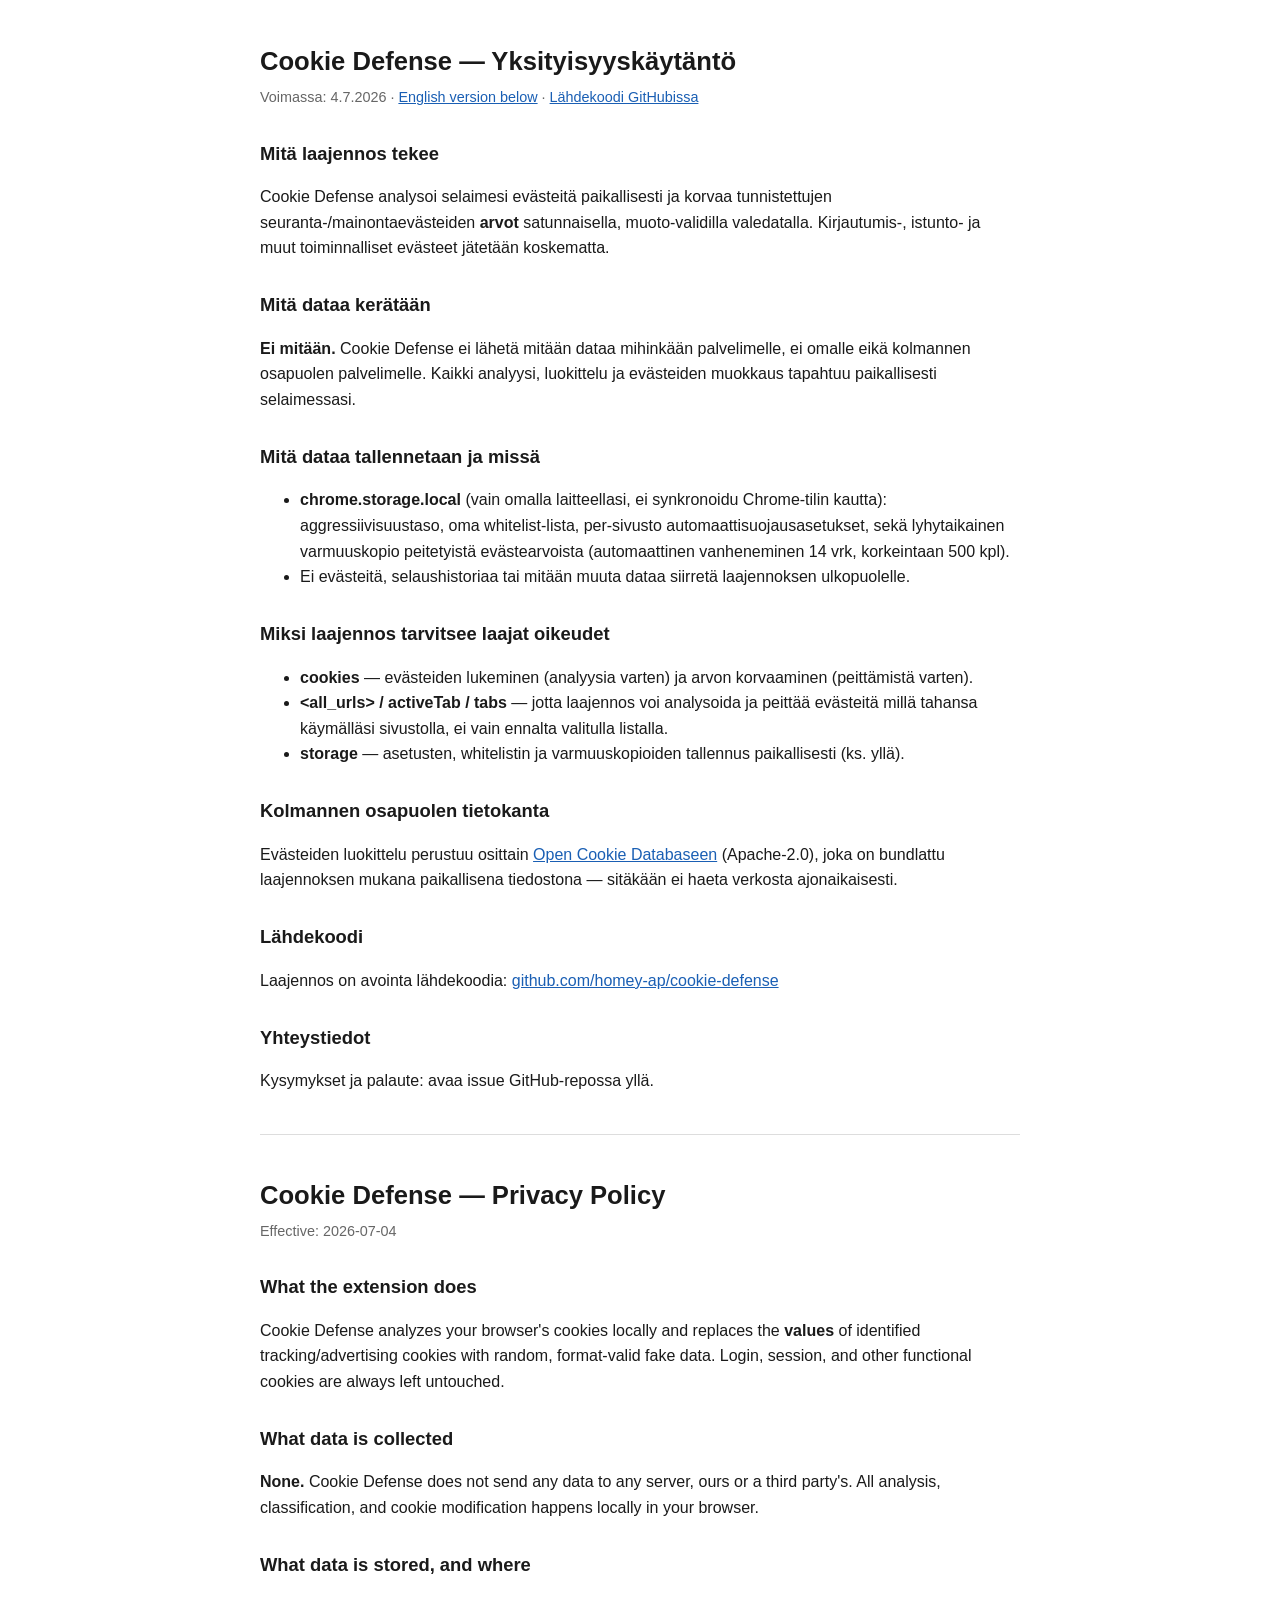
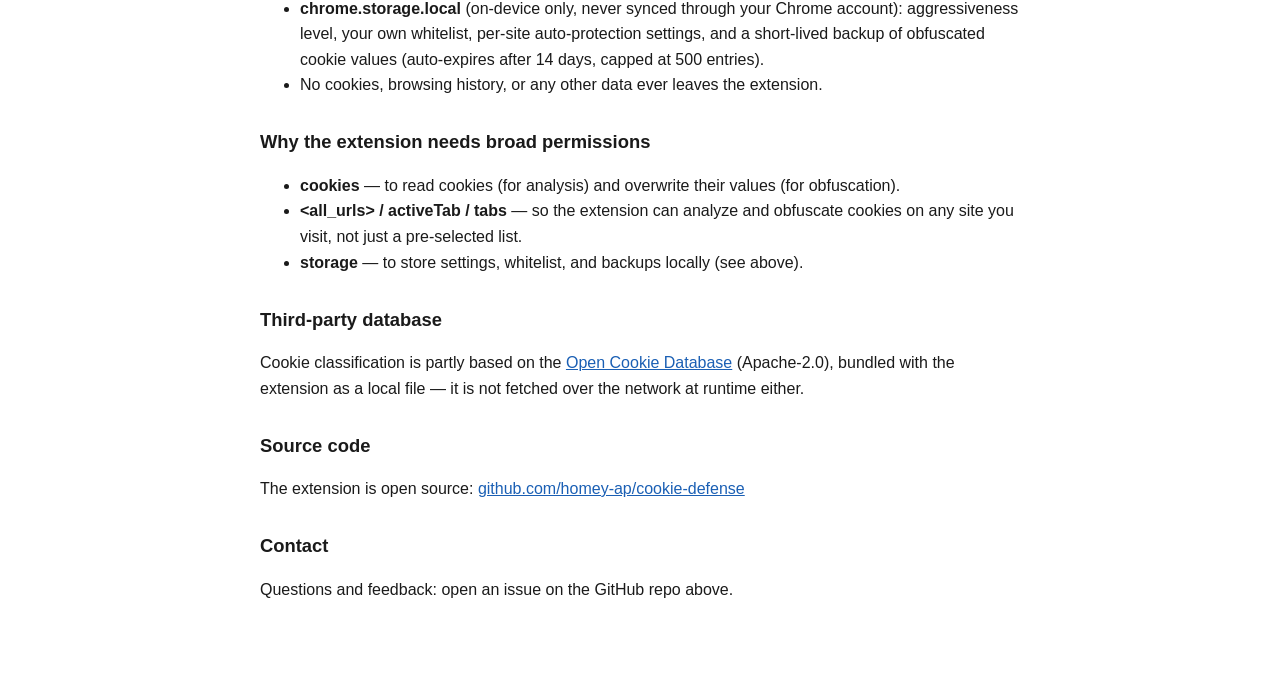
==== docs/index.html @ 905517f7 "Lisää yksityisyyskäytäntö repoon GitHub Pages -julkaisua varten Yksityisyyskäytäntö oli tähän asti v" ====
<!doctype html>
<html lang="fi">
<head>
<meta charset="utf-8">
<meta name="viewport" content="width=device-width, initial-scale=1">
<title>Cookie Defense — Yksityisyyskäytäntö / Privacy Policy</title>
<meta name="description" content="Cookie Defense -selainlaajennuksen yksityisyyskäytäntö.">
<style>
  body {
    max-width: 760px;
    margin: 0 auto;
    padding: 24px 16px 64px;
    font: 16px/1.6 -apple-system, BlinkMacSystemFont, "Segoe UI", sans-serif;
    color: #1a1a1a;
    background: #fff;
  }
  h1 { font-size: 1.6em; margin-bottom: 4px; }
  h2 { font-size: 1.15em; margin-top: 1.6em; }
  .meta { color: #666; font-size: 0.9em; margin-top: 0; }
  a { color: #1a5fb4; }
  hr { margin: 40px 0; border: none; border-top: 1px solid #ddd; }
  code { background: #f2f2f2; padding: 1px 5px; border-radius: 3px; font-size: 0.92em; }
</style>
</head>
<body>

<h1>Cookie Defense — Yksityisyyskäytäntö</h1>
<p class="meta">Voimassa: 4.7.2026 · <a href="#privacy-policy-en">English version below</a> · <a href="https://github.com/homey-ap/cookie-defense">Lähdekoodi GitHubissa</a></p>

<h2>Mitä laajennos tekee</h2>
<p>Cookie Defense analysoi selaimesi evästeitä paikallisesti ja korvaa tunnistettujen seuranta-/mainontaevästeiden <strong>arvot</strong> satunnaisella, muoto-validilla valedatalla. Kirjautumis-, istunto- ja muut toiminnalliset evästeet jätetään koskematta.</p>

<h2>Mitä dataa kerätään</h2>
<p><strong>Ei mitään.</strong> Cookie Defense ei lähetä mitään dataa mihinkään palvelimelle, ei omalle eikä kolmannen osapuolen palvelimelle. Kaikki analyysi, luokittelu ja evästeiden muokkaus tapahtuu paikallisesti selaimessasi.</p>

<h2>Mitä dataa tallennetaan ja missä</h2>
<ul>
<li><strong>chrome.storage.local</strong> (vain omalla laitteellasi, ei synkronoidu Chrome-tilin kautta): aggressiivisuustaso, oma whitelist-lista, per-sivusto automaattisuojausasetukset, sekä lyhytaikainen varmuuskopio peitetyistä evästearvoista (automaattinen vanheneminen 14 vrk, korkeintaan 500 kpl).</li>
<li>Ei evästeitä, selaushistoriaa tai mitään muuta dataa siirretä laajennoksen ulkopuolelle.</li>
</ul>

<h2>Miksi laajennos tarvitsee laajat oikeudet</h2>
<ul>
<li><strong>cookies</strong> — evästeiden lukeminen (analyysia varten) ja arvon korvaaminen (peittämistä varten).</li>
<li><strong>&lt;all_urls&gt; / activeTab / tabs</strong> — jotta laajennos voi analysoida ja peittää evästeitä millä tahansa käymälläsi sivustolla, ei vain ennalta valitulla listalla.</li>
<li><strong>storage</strong> — asetusten, whitelistin ja varmuuskopioiden tallennus paikallisesti (ks. yllä).</li>
</ul>

<h2>Kolmannen osapuolen tietokanta</h2>
<p>Evästeiden luokittelu perustuu osittain <a href="https://github.com/jkwakman/Open-Cookie-Database">Open Cookie Databaseen</a> (Apache-2.0), joka on bundlattu laajennoksen mukana paikallisena tiedostona — sitäkään ei haeta verkosta ajonaikaisesti.</p>

<h2>Lähdekoodi</h2>
<p>Laajennos on avointa lähdekoodia: <a href="https://github.com/homey-ap/cookie-defense">github.com/homey-ap/cookie-defense</a></p>

<h2>Yhteystiedot</h2>
<p>Kysymykset ja palaute: avaa issue GitHub-repossa yllä.</p>

<hr>

<h1 id="privacy-policy-en">Cookie Defense — Privacy Policy</h1>
<p class="meta">Effective: 2026-07-04</p>

<h2>What the extension does</h2>
<p>Cookie Defense analyzes your browser's cookies locally and replaces the <strong>values</strong> of identified tracking/advertising cookies with random, format-valid fake data. Login, session, and other functional cookies are always left untouched.</p>

<h2>What data is collected</h2>
<p><strong>None.</strong> Cookie Defense does not send any data to any server, ours or a third party's. All analysis, classification, and cookie modification happens locally in your browser.</p>

<h2>What data is stored, and where</h2>
<ul>
<li><strong>chrome.storage.local</strong> (on-device only, never synced through your Chrome account): aggressiveness level, your own whitelist, per-site auto-protection settings, and a short-lived backup of obfuscated cookie values (auto-expires after 14 days, capped at 500 entries).</li>
<li>No cookies, browsing history, or any other data ever leaves the extension.</li>
</ul>

<h2>Why the extension needs broad permissions</h2>
<ul>
<li><strong>cookies</strong> — to read cookies (for analysis) and overwrite their values (for obfuscation).</li>
<li><strong>&lt;all_urls&gt; / activeTab / tabs</strong> — so the extension can analyze and obfuscate cookies on any site you visit, not just a pre-selected list.</li>
<li><strong>storage</strong> — to store settings, whitelist, and backups locally (see above).</li>
</ul>

<h2>Third-party database</h2>
<p>Cookie classification is partly based on the <a href="https://github.com/jkwakman/Open-Cookie-Database">Open Cookie Database</a> (Apache-2.0), bundled with the extension as a local file — it is not fetched over the network at runtime either.</p>

<h2>Source code</h2>
<p>The extension is open source: <a href="https://github.com/homey-ap/cookie-defense">github.com/homey-ap/cookie-defense</a></p>

<h2>Contact</h2>
<p>Questions and feedback: open an issue on the GitHub repo above.</p>

</body>
</html>
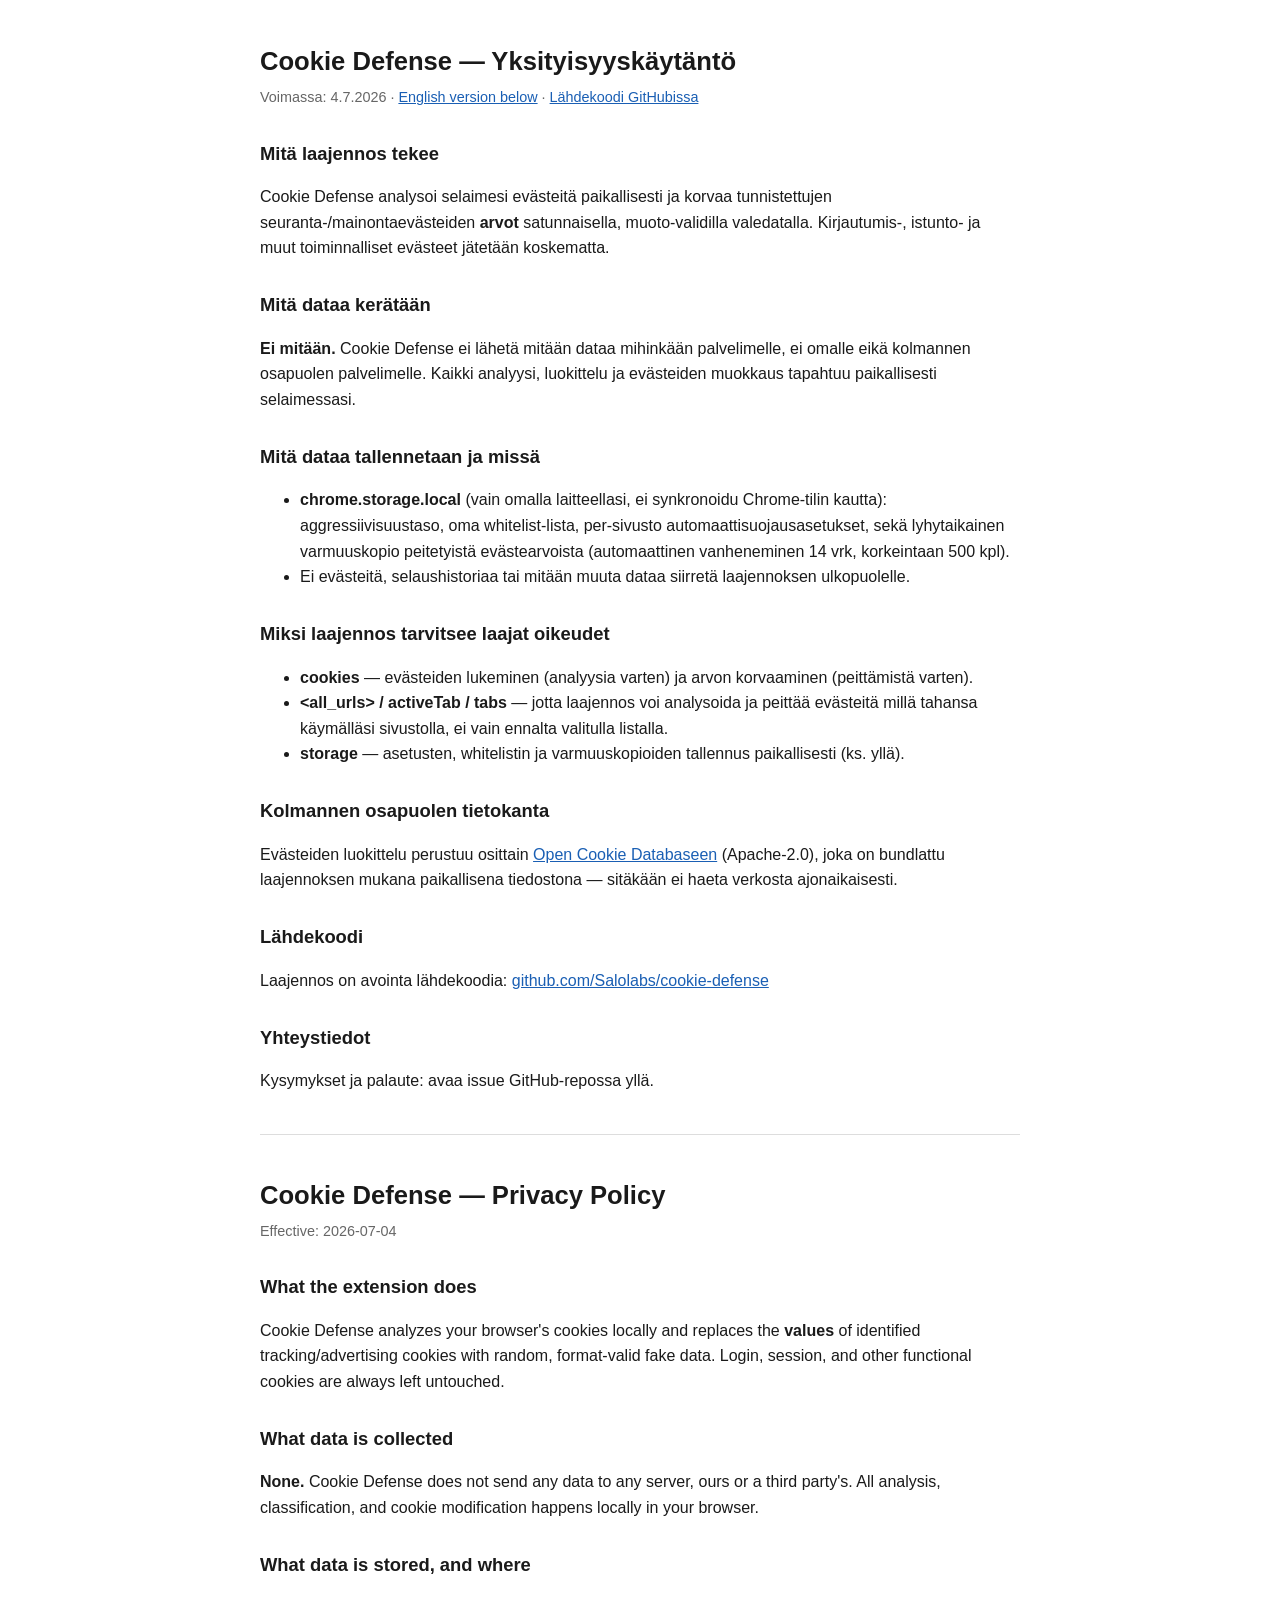
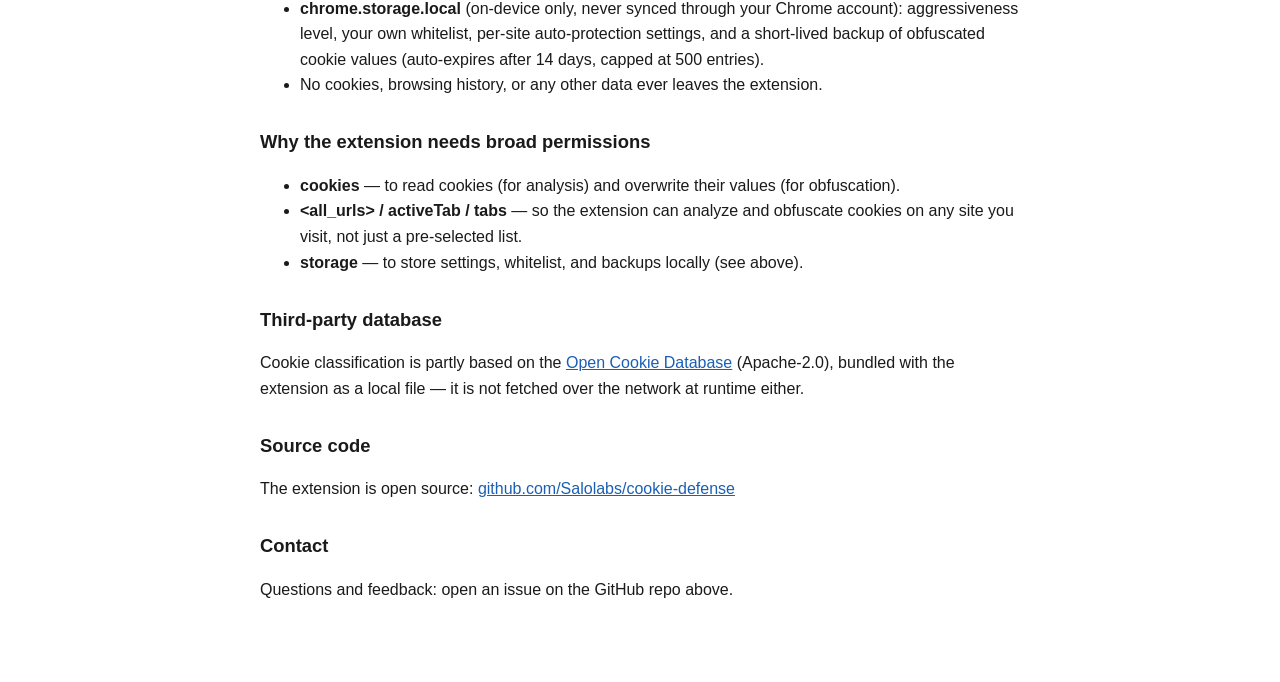
==== commit d7fd260a: "Päivitä repo-viittaukset homey-ap:sta Salolabsiin GitHub ilmoitti repon siirtyneen osoitteeseen gith" ====
--- a/docs/index.html
+++ b/docs/index.html
@@ -25,7 +25,7 @@
 <body>
 
 <h1>Cookie Defense — Yksityisyyskäytäntö</h1>
-<p class="meta">Voimassa: 4.7.2026 · <a href="#privacy-policy-en">English version below</a> · <a href="https://github.com/homey-ap/cookie-defense">Lähdekoodi GitHubissa</a></p>
+<p class="meta">Voimassa: 4.7.2026 · <a href="#privacy-policy-en">English version below</a> · <a href="https://github.com/Salolabs/cookie-defense">Lähdekoodi GitHubissa</a></p>
 
 <h2>Mitä laajennos tekee</h2>
 <p>Cookie Defense analysoi selaimesi evästeitä paikallisesti ja korvaa tunnistettujen seuranta-/mainontaevästeiden <strong>arvot</strong> satunnaisella, muoto-validilla valedatalla. Kirjautumis-, istunto- ja muut toiminnalliset evästeet jätetään koskematta.</p>
@@ -50,7 +50,7 @@
 <p>Evästeiden luokittelu perustuu osittain <a href="https://github.com/jkwakman/Open-Cookie-Database">Open Cookie Databaseen</a> (Apache-2.0), joka on bundlattu laajennoksen mukana paikallisena tiedostona — sitäkään ei haeta verkosta ajonaikaisesti.</p>
 
 <h2>Lähdekoodi</h2>
-<p>Laajennos on avointa lähdekoodia: <a href="https://github.com/homey-ap/cookie-defense">github.com/homey-ap/cookie-defense</a></p>
+<p>Laajennos on avointa lähdekoodia: <a href="https://github.com/Salolabs/cookie-defense">github.com/Salolabs/cookie-defense</a></p>
 
 <h2>Yhteystiedot</h2>
 <p>Kysymykset ja palaute: avaa issue GitHub-repossa yllä.</p>
@@ -83,7 +83,7 @@
 <p>Cookie classification is partly based on the <a href="https://github.com/jkwakman/Open-Cookie-Database">Open Cookie Database</a> (Apache-2.0), bundled with the extension as a local file — it is not fetched over the network at runtime either.</p>
 
 <h2>Source code</h2>
-<p>The extension is open source: <a href="https://github.com/homey-ap/cookie-defense">github.com/homey-ap/cookie-defense</a></p>
+<p>The extension is open source: <a href="https://github.com/Salolabs/cookie-defense">github.com/Salolabs/cookie-defense</a></p>
 
 <h2>Contact</h2>
 <p>Questions and feedback: open an issue on the GitHub repo above.</p>
